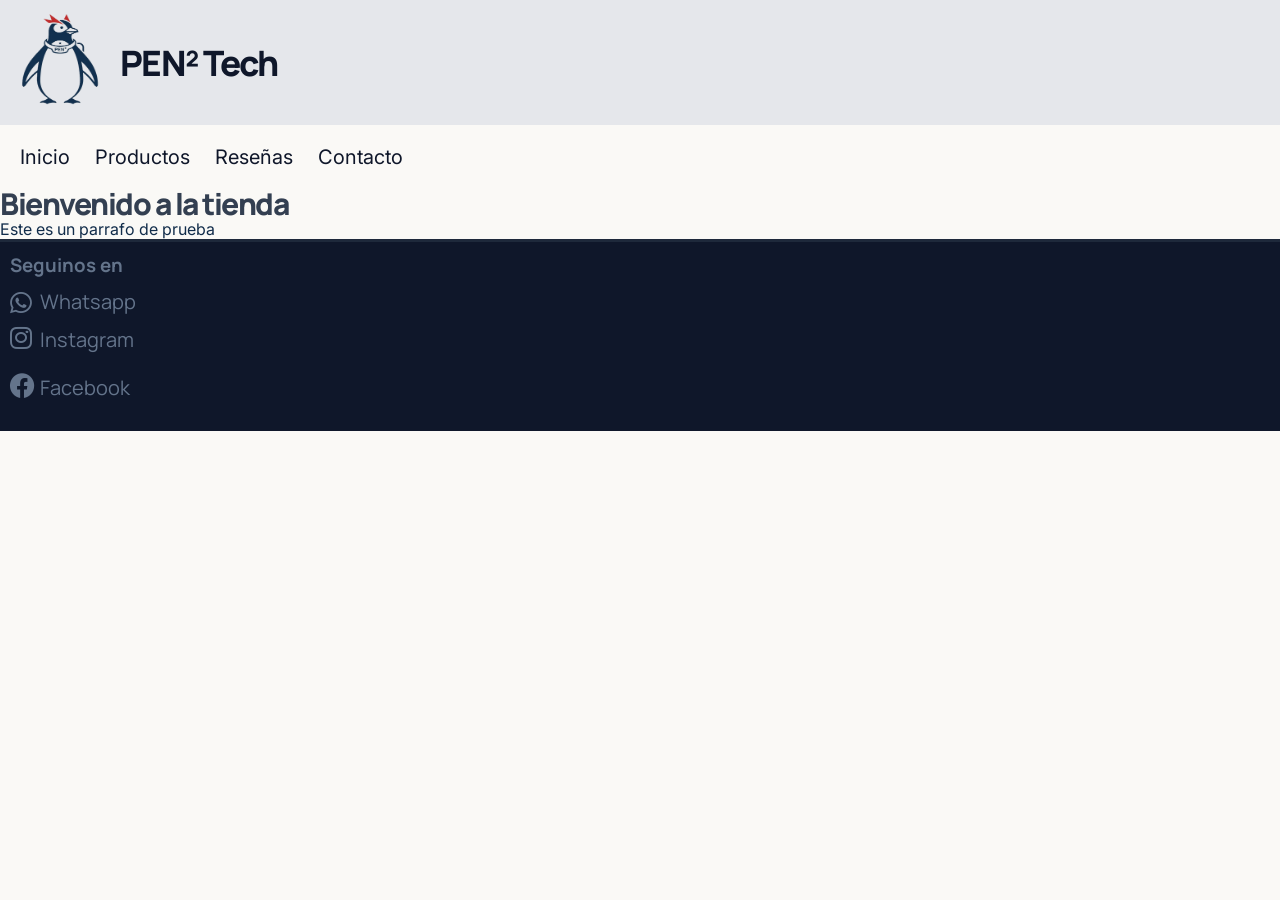
==== index.html @ f47a476a "Add initial site pages, styles, and assets" ====
<!doctype html>
<html lang="en">
  <head>
    <meta charset="UTF-8" />
    <meta name="viewport" content="width=device-width, initial-scale=1.0" />
    <link rel="preconnect" href="https://fonts.googleapis.com" />
    <link rel="preconnect" href="https://fonts.gstatic.com" crossorigin />
    <link
      href="https://fonts.googleapis.com/css2?family=Inter:ital,opsz,wght@0,14..32,100..900;1,14..32,100..900&family=Manrope:wght@200..800&display=swap"
      rel="stylesheet"
    />
    <link
      rel="stylesheet"
      href="https://cdnjs.cloudflare.com/ajax/libs/font-awesome/6.0.0-beta3/css/all.min.css"
    />
    <link rel="stylesheet" href="./css/styles.css" />
    <title>PenPen</title>
  </head>
  <body>
    <header>
      <div class="div-logo">
        <a href="./index.html">
          <img src="./img/pen2logo.png" alt="mi-logo" class="logo" />
        </a>
        <p class="logo-text">PEN² Tech</p>
      </div>
      <nav class="header-nav">
        <ul>
          <li>
            <a href="./index.html">Inicio</a>
          </li>
          <li>
            <a href="./pages/productos.html">Productos</a>
          </li>
          <li>
            <a href="./pages/reseñas.html">Reseñas</a>
          </li>
          <li>
            <a href="./pages/contacto.html">Contacto</a>
          </li>
        </ul>
      </nav>
    </header>
    <main>
      <h1 class="titulos">Bienvenido a la tienda</h1>
      <p class="parrafo">Este es un parrafo de prueba</p>
      <section></section>
    </main>
    <footer>
      <h3>Seguinos en</h3>
      <div class="info-footer">
        <ul>
          <li>
            <a><i class="fa-brands fa-whatsapp fa-xl"></i>Whatsapp</a>
          </li>
          <li class="info-footer">
            <a><i class="fa-brands fa-instagram"></i>Instagram</a>
          </li>
          <li class="info-footer">
            <a><i class="fa-brands fa-facebook"></i>Facebook</a>
          </li>
        </ul>
      </div>
    </footer>
  </body>
</html>
---- css/styles.css ----
* {
  margin: 0;
  padding: 0;
  box-sizing: border-box;
}

html {
  font-size: 62.5%;
}

body {
  font-family: "Inter", sans-serif;
  font-size: 1.6rem;
  background-color: #faf9f6;
  color: #112c4a;
}

main {
  width: 80%;
}

a {
  font-size: 20px;
  text-decoration: none;
}

h1 {
  font-family: "Manrope", sans-serif;
  font-size: 3rem;
  line-height: 1;
  letter-spacing: -0.05em;
  font-weight: 800;
  color: #333f51;
}

/* Estilos para el header */

.div-logo {
  display: flex;
  justify-content: left;
  align-items: center;
  background-color: #e5e7eb;
}

.logo {
  width: 100px;
  height: 100px;
  margin: 1rem;
}

.logo-text {
  font-family: "Manrope", sans-serif;
  font-weight: 900;
  font-size: 3.5rem;
  letter-spacing: -0.05em;
  color: #0f172a;
}

.header-nav {
  font-family: "Inter", sans-serif;
  font-size: 16px;
  display: flex;
  margin: 20px;
  padding: 2;
}

.header-nav ul {
  display: flex;
  list-style: none;
  gap: 25px;
}

.header-nav ul :hover {
  color: #b91c1c;
}

.header-nav ul a {
  color: #0f172a;
}

/* Estilos para el footer*/
footer {
  font-family: "Manrope", sans-serif;
  background-color: #0f172a;
  border-top: 3px solid #1e293b;
  color: #64748b;
  padding: 1rem;
}

.info-footer {
  padding: 1rem 0;
  display: flex;
  align-items: center;
  cursor: pointer;
}

.info-footer ul li a i {
  margin-right: 10px;
  width: 20px;
  font-size: 25px;
}

.info-footer ul li a:hover {
  color: #ffffff;
}

/* Estilos para el botón */
.btn {
  padding: 0.5rem 1rem;
  background-color: #b91c1c;
  color: #ffffff;
  border-radius: 4px;
  border: none;
  cursor: pointer;
  padding: 0.5rem 1rem;
  font-weight: 700;
}

.btn:hover {
  background-color: #a02020;
}

/*productos*/
.contenedor {
  display: flex;
  justify-content: center;
  align-items: center;
  gap: 10px;
}

.card {
  background-color: #ffffff;
  color: #002234;
  border-radius: 8px;
  overflow: hidden;
  align-items: center;
  padding: 1rem;
  width: 300px;
  height: 450px;
  font-weight: 700;
}

.card:hover {
  box-shadow: 0 4px 8px rgba(0, 0, 0, 0.2);
}

.card img {
  width: 100%;
  object-fit: cover;
  border-radius: 10px 10px 0 0;
  transition: all 0.2s;
  margin: 0 auto;
  display: block;
}

.card:hover img {
  transform: scale(1.1);
}

.card button {
  border-radius: 6px;
  gap: 8px;
  justify-content: center;
  align-items: center;
  width: 100%;
  display: flex;
  background-color: #002234;
  color: #ffffff;
  padding: 15px 10px;
  cursor: pointer;
}

.card button :hover {
  background-color: #480009;
}

.info-card {
  padding: 15px;
  display: flex;
  flex-direction: column;
  gap: 10px;
}

.descripcion {
  color: #64748b;
}

/*-----------*/
/*  Reseñas  */
/*----------*/

.grid-container {
  display: grid;
  grid-template-columns: 200px 1fr;
  grid-template-rows: auto 1fr auto;
  gap: 10px;
}

.grid-box {
  padding: 30px;
  border-radius: 20px;
}

.grid-box-roja {
  background-color: #a02020;
  border-radius: 8px;
  box-shadow: 5px 5px 10px 2px rgba(72, 0, 9, 0.3);
  color: white;
}

.grid-box-azul {
  background-color: #002234;
  border-radius: 8px;
  box-shadow: 5px 5px 10px 2px rgba(0, 34, 52, 0.3);
  color: white;
}

.grid-box-gris {
  background-color: #717377;
  border-radius: 8px;
  box-shadow: 5px 5px 10px 2px rgba(113, 115, 119, 0.3);
}
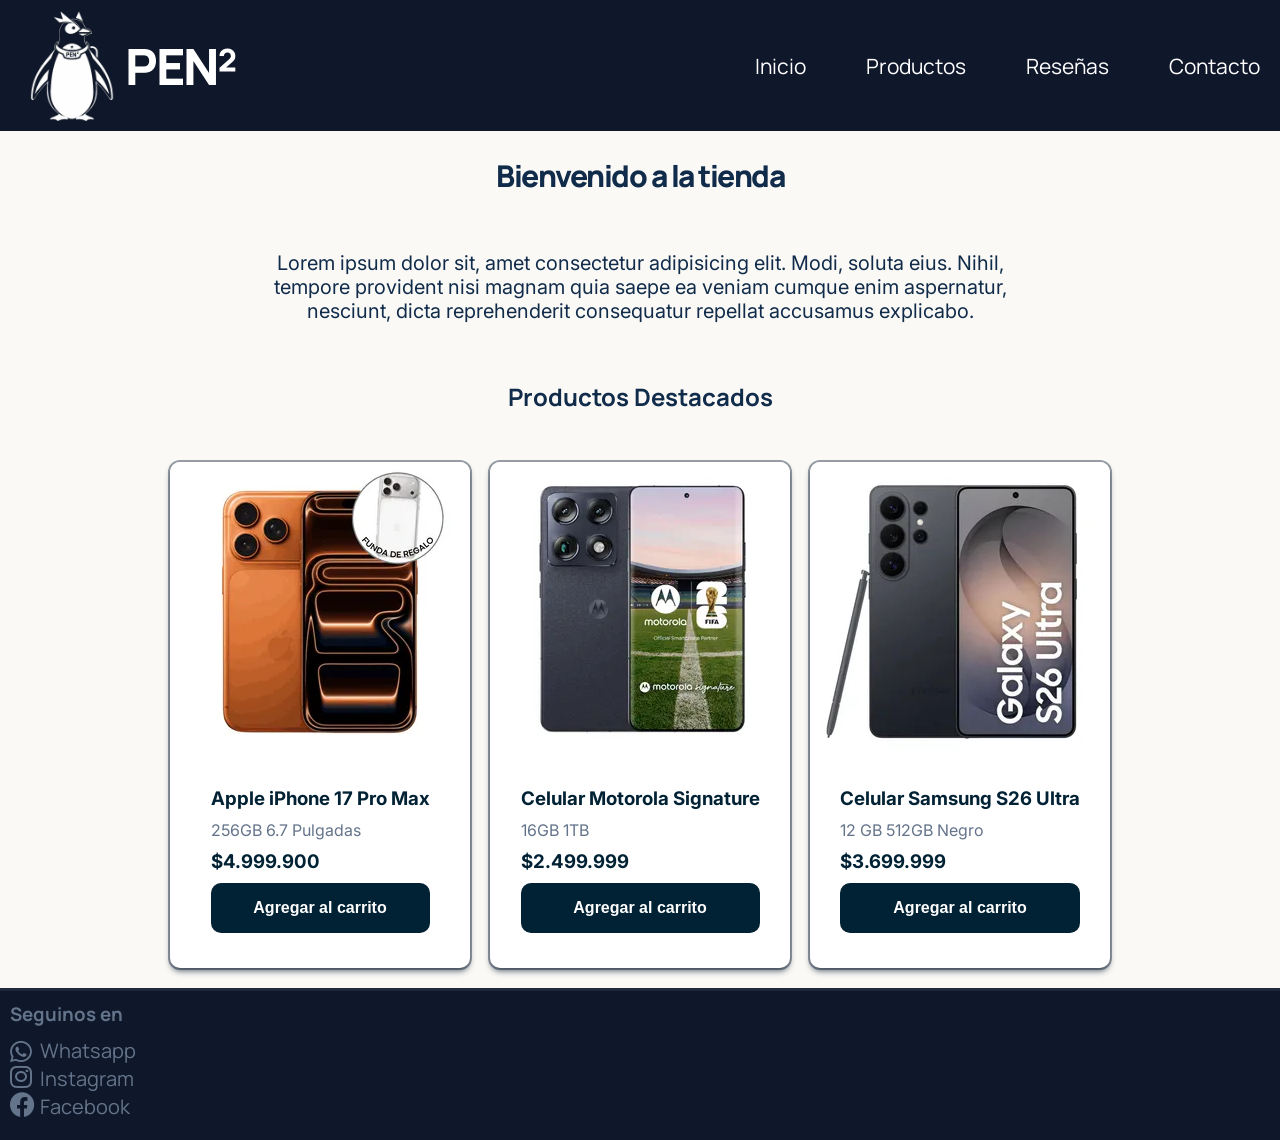
==== commit c3a06303: "Update styles, add images and product content" ====
--- a/index.html
+++ b/index.html
@@ -18,12 +18,7 @@
   </head>
   <body>
     <header>
-      <div class="div-logo">
-        <a href="./index.html">
-          <img src="./img/pen2logo.png" alt="mi-logo" class="logo" />
-        </a>
-        <p class="logo-text">PEN² Tech</p>
-      </div>
+      <div class="div-logo"><a href="./index.html"><img src="./img/logo_claro2.png" alt="mi-logo" class="logo" />PEN²</a></div>
       <nav class="header-nav">
         <ul>
           <li>
@@ -43,8 +38,38 @@
     </header>
     <main>
       <h1 class="titulos">Bienvenido a la tienda</h1>
-      <p class="parrafo">Este es un parrafo de prueba</p>
+      <p class="parrafo">Lorem ipsum dolor sit, amet consectetur adipisicing elit. Modi, soluta eius. Nihil, tempore provident nisi magnam quia saepe ea veniam cumque enim aspernatur, nesciunt, dicta reprehenderit consequatur repellat accusamus explicabo.</p>
       <section></section>
+      <h2>Productos Destacados</h2>
+      <div class="contenedor">
+        <article class="card">
+          <img src="./img/iphone17.jpg" />
+          <div class="info-card">
+            <h3>Apple iPhone 17 Pro Max</h3>
+            <p class="descripcion">256GB 6.7 Pulgadas</p>
+            <h3>$4.999.900</h3>
+            <button class="btn">Agregar al carrito</button>
+          </div>
+        </article>
+        <article class="card">
+          <img src="./img/moto.jpg" />
+          <div class="info-card">
+            <h3>Celular Motorola Signature</h3>
+            <p class="descripcion">16GB 1TB</p>
+            <h3>$2.499.999</h3>
+            <button class="btn">Agregar al carrito</button>
+          </div>
+        </article>
+
+        <article class="card">
+          <img src="./img/s26Ultra.jpg" />
+          <div class="info-card">
+            <h3>Celular Samsung S26 Ultra</h3>
+            <p class="descripcion">12 GB 512GB Negro</p>
+            <h3>$3.699.999</h3>
+            <button class="btn">Agregar al carrito</button>
+          </div>
+        </article>
     </main>
     <footer>
       <h3>Seguinos en</h3>
@@ -53,10 +78,10 @@
           <li>
             <a><i class="fa-brands fa-whatsapp fa-xl"></i>Whatsapp</a>
           </li>
-          <li class="info-footer">
+          <li>
             <a><i class="fa-brands fa-instagram"></i>Instagram</a>
           </li>
-          <li class="info-footer">
+          <li>
             <a><i class="fa-brands fa-facebook"></i>Facebook</a>
           </li>
         </ul>
--- a/css/styles.css
+++ b/css/styles.css
@@ -13,10 +13,19 @@
   font-size: 1.6rem;
   background-color: #faf9f6;
   color: #112c4a;
+  display: flex;
+  flex-direction: column;
+  height: 100vh;
 }
 
 main {
   width: 80%;
+  margin: auto;
+  padding-bottom: 2rem;
+  flex: 1;
+  display: flex;
+  flex-direction: column;
+  align-items: center;
 }
 
 a {
@@ -27,55 +36,88 @@
 h1 {
   font-family: "Manrope", sans-serif;
   font-size: 3rem;
+  margin: 3rem 0;
   line-height: 1;
   letter-spacing: -0.05em;
   font-weight: 800;
-  color: #333f51;
+}
+
+h2 {
+  font-family: "Manrope", sans-serif;
+  font-size: 2.4rem;
+  font-weight: 700;
+  line-height: 1.2;
+  text-align: center;
+  margin: 3rem 0;
+}
+
+h4{
+  font-family: "Manrope", sans-serif;
+  font-size: 1.8rem;
+  line-height: 1.2;
+  margin-bottom: 1rem;
+  letter-spacing: -0.05em;
+ font-weight: 700;
 }
 
 /* Estilos para el header */
 
+header{
+  background: #0f172a;
+  color: #ffffff;
+  width: 100%;
+  font-family: "Manrope", sans-serif;
+  display: flex;
+  justify-content: space-between;
+  align-items: center;
+}
+
 .div-logo {
   display: flex;
-  justify-content: left;
+  margin-left: 2rem;
+  font-weight: bold;
+  font-size: 2.1rem;
+
+}
+
+.div-logo a{
+  display: flex;
   align-items: center;
-  background-color: #e5e7eb;
+  text-decoration: none; 
+  letter-spacing: -0.05em;
+  color: #FFFFFF;
+  font-family: "manrope",sans-serif;
+  font-weight: 800;
+  font-size: 50px;
 }
 
 .logo {
-  width: 100px;
-  height: 100px;
+  width: 85px;
+  height: auto;
+  object-fit: contain;
   margin: 1rem;
 }
 
-.logo-text {
-  font-family: "Manrope", sans-serif;
-  font-weight: 900;
-  font-size: 3.5rem;
-  letter-spacing: -0.05em;
-  color: #0f172a;
-}
-
-.header-nav {
-  font-family: "Inter", sans-serif;
-  font-size: 16px;
-  display: flex;
-  margin: 20px;
-  padding: 2;
-}
-
-.header-nav ul {
-  display: flex;
+.header-nav ul{
   list-style: none;
-  gap: 25px;
+  display: flex;
+  gap: 2rem;
+}
+
+.header-nav ul li a {
+  text-decoration: none;
+  font-size: 2.1rem;
+  color: inherit;
+  display: inline-block;
+  padding: 2rem;
+}
+
+.header-nav ul li a {
+  color: #ffffff;
 }
 
 .header-nav ul :hover {
   color: #b91c1c;
-}
-
-.header-nav ul a {
-  color: #0f172a;
 }
 
 /* Estilos para el footer*/
@@ -90,14 +132,19 @@
 .info-footer {
   padding: 1rem 0;
   display: flex;
-  align-items: center;
+  gap: 1rem;
+  list-style: none;
+  gap: 2rem;
   cursor: pointer;
+  
 }
 
 .info-footer ul li a i {
   margin-right: 10px;
   width: 20px;
   font-size: 25px;
+  list-style: none;
+
 }
 
 .info-footer ul li a:hover {
@@ -106,73 +153,99 @@
 
 /* Estilos para el botón */
 .btn {
-  padding: 0.5rem 1rem;
-  background-color: #b91c1c;
-  color: #ffffff;
-  border-radius: 4px;
   border: none;
+  font-size: 1.6rem;
+  font-weight: bold;
+  padding: 1.6rem;
+  border-radius: 1rem;
+  background-color: #002234;
+  color: #ffffff;
   cursor: pointer;
-  padding: 0.5rem 1rem;
-  font-weight: 700;
-}
+}
+
 
 .btn:hover {
   background-color: #a02020;
 }
 
-/*productos*/
+
+
+/* -------------------------------------------------------------------------- */
+/*                                   COLORES                                  */
+/* -------------------------------------------------------------------------- */
+.bg-primary {
+  background-color: #faf9f6;
+}
+
+.bg-secondary {
+  background-color: #0f172a;
+}
+
+.text-light {
+  color: #ffffff;
+}
+
+.text-dark {
+  color: #112c4a;
+}
+
+.text-secondary {
+  color: #64748b;
+}
+
+.text-tercery {
+  color: #b91c1c;
+}
+
+
+/* -------------------------------------------------------------------------- */
+/*                                  HOME                                      */
+/* -------------------------------------------------------------------------- */
+.parrafo {
+  width: 80%;
+  text-align: center;
+  font-size: 2rem;
+  padding: 3rem;
+}
+
+/* -------------------------------------------------------------------------- */
+/*                                  PRODUCTOS                                 */
+/* -------------------------------------------------------------------------- */
 .contenedor {
+ margin-top: 2rem;
   display: flex;
   justify-content: center;
-  align-items: center;
-  gap: 10px;
+  flex-wrap: wrap;
+  gap: 2rem;
 }
 
 .card {
   background-color: #ffffff;
   color: #002234;
-  border-radius: 8px;
+  border-radius: 1rem;
   overflow: hidden;
+  display: flex;
+  flex-direction: column;
   align-items: center;
-  padding: 1rem;
-  width: 300px;
-  height: 450px;
-  font-weight: 700;
-}
-
-.card:hover {
-  box-shadow: 0 4px 8px rgba(0, 0, 0, 0.2);
+  gap: 1rem;
+  padding-bottom: 2rem;
+  box-shadow: rgba(6, 24, 44, 0.4) 0px 0px 0px 2px, rgba(6, 24, 44, 0.65) 0px 4px 6px -1px, rgba(255, 255, 255, 0.08) 0px 1px 0px inset;
+
 }
 
 .card img {
   width: 100%;
+  height: 300px;
+ 
   object-fit: cover;
-  border-radius: 10px 10px 0 0;
-  transition: all 0.2s;
-  margin: 0 auto;
-  display: block;
-}
+}
+
 
 .card:hover img {
   transform: scale(1.1);
 }
 
-.card button {
-  border-radius: 6px;
-  gap: 8px;
-  justify-content: center;
-  align-items: center;
-  width: 100%;
-  display: flex;
-  background-color: #002234;
-  color: #ffffff;
-  padding: 15px 10px;
-  cursor: pointer;
-}
-
-.card button :hover {
-  background-color: #480009;
-}
+
 
 .info-card {
   padding: 15px;
@@ -185,14 +258,15 @@
   color: #64748b;
 }
 
-/*-----------*/
-/*  Reseñas  */
-/*----------*/
+/* -------------------------------------------------------------------------- */
+/*                                  RESEÑAS                                   */
+/* -------------------------------------------------------------------------- */
 
 .grid-container {
   display: grid;
-  grid-template-columns: 200px 1fr;
-  grid-template-rows: auto 1fr auto;
+  grid-template-columns: repeat(auto-fit, minmax(300px, 1fr));
+
+  padding: 20px;
   gap: 10px;
 }
 
@@ -201,22 +275,70 @@
   border-radius: 20px;
 }
 
-.grid-box-roja {
-  background-color: #a02020;
+.grid-box-blanca {
+  background-color: #ffffff;
   border-radius: 8px;
-  box-shadow: 5px 5px 10px 2px rgba(72, 0, 9, 0.3);
-  color: white;
+  box-shadow: rgba(0, 0, 0, 0.4) 0px 2px 4px, rgba(0, 0, 0, 0.3) 0px 7px 13px -3px, rgba(0, 0, 0, 0.2) 0px -3px 0px inset;
+  color: #002234;
 }
 
 .grid-box-azul {
   background-color: #002234;
   border-radius: 8px;
-  box-shadow: 5px 5px 10px 2px rgba(0, 34, 52, 0.3);
+  box-shadow: rgba(0, 0, 0, 0.4) 0px 2px 4px, rgba(0, 0, 0, 0.3) 0px 7px 13px -3px, rgba(0, 0, 0, 0.2) 0px -3px 0px inset;
   color: white;
 }
 
 .grid-box-gris {
-  background-color: #717377;
+  background-color: #ebeef3;
   border-radius: 8px;
-  box-shadow: 5px 5px 10px 2px rgba(113, 115, 119, 0.3);
-}
+  box-shadow: rgba(0, 0, 0, 0.4) 0px 2px 4px, rgba(0, 0, 0, 0.3) 0px 7px 13px -3px, rgba(0, 0, 0, 0.2) 0px -3px 0px inset;
+}
+
+.col-span-2 {
+  grid-column: span 2;
+}
+
+.col-span-4{
+  grid-column: span 4;
+}
+
+/* -------------------------------------------------------------------------- */
+/*                                  CONTACTO                                  */
+/* -------------------------------------------------------------------------- */
+
+.form-contacto{
+  background-color: #0f172a;
+  color: #ffffff;
+  width: 100%;
+  max-width: 50rem;
+  font-size: 2rem;
+  padding: 3rem;
+  border-radius: 1rem;
+  box-shadow: rgba(0, 0, 0, 0.4) 0px 2px 4px, rgba(0, 0, 0, 0.3) 0px 7px 13px -3px, rgba(0, 0, 0, 0.2) 0px -3px 0px inset;
+}
+
+.btn-contacto{
+  border: none;
+  font-size: 1.6rem;
+  font-weight: bold;
+  padding: 1.6rem;
+  border-radius: 1rem;
+  background-color: #ffffff;
+  color: #0f172a;
+  cursor: pointer;
+
+}
+
+.btn-contacto:hover{
+  background-color: #F1F4F9;
+}
+/* -------------------------------------------------------------------------- */
+/*                                MEDIA QUERIES                               */
+/* -------------------------------------------------------------------------- */
+@media (max-width: 600px) {
+  header,
+  footer {
+    flex-direction: column;
+  }
+}
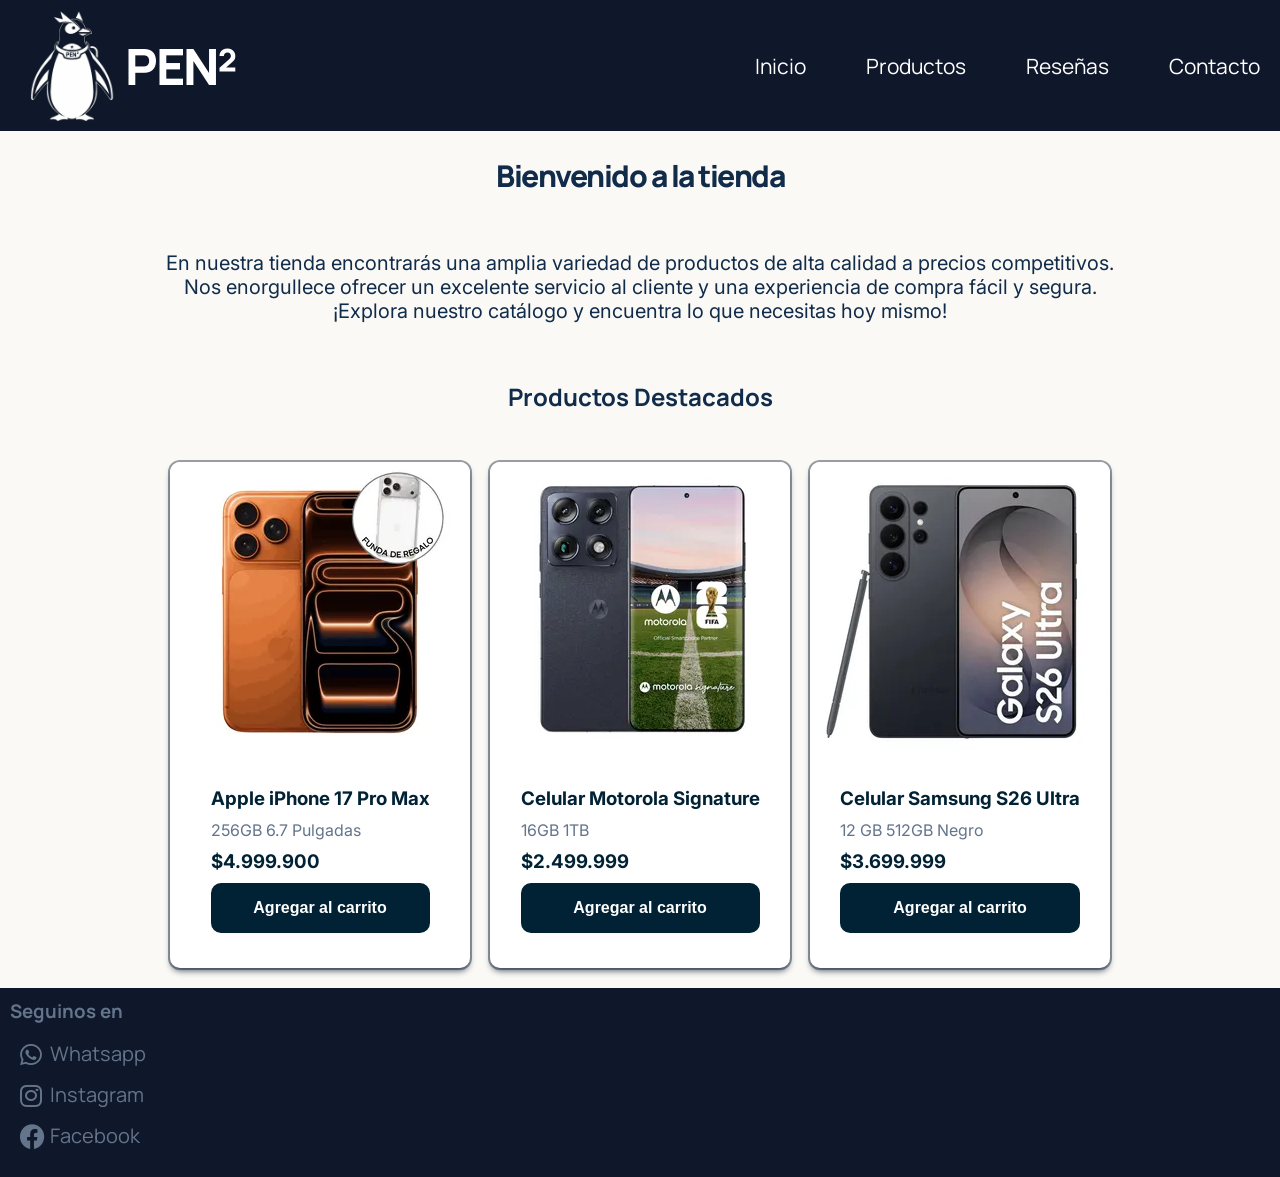
==== commit 25778ec1: "Refactor CSS, add hero image, tidy HTML pages" ====
--- a/index.html
+++ b/index.html
@@ -37,9 +37,15 @@
       </nav>
     </header>
     <main>
+      <div class="presentacion">
       <h1 class="titulos">Bienvenido a la tienda</h1>
-      <p class="parrafo">Lorem ipsum dolor sit, amet consectetur adipisicing elit. Modi, soluta eius. Nihil, tempore provident nisi magnam quia saepe ea veniam cumque enim aspernatur, nesciunt, dicta reprehenderit consequatur repellat accusamus explicabo.</p>
-      <section></section>
+      <p class="parrafo"> 
+        En nuestra tienda encontrarás una amplia variedad de productos de alta
+        calidad a precios competitivos. Nos enorgullece ofrecer un excelente
+        servicio al cliente y una experiencia de compra fácil y segura. ¡Explora
+        nuestro catálogo y encuentra lo que necesitas hoy mismo!
+      </p>
+      </div>
       <h2>Productos Destacados</h2>
       <div class="contenedor">
         <article class="card">
@@ -79,10 +85,10 @@
             <a><i class="fa-brands fa-whatsapp fa-xl"></i>Whatsapp</a>
           </li>
           <li>
-            <a><i class="fa-brands fa-instagram"></i>Instagram</a>
+            <a><i class="fa-brands fa-instagram fa-xl"></i>Instagram</a>
           </li>
           <li>
-            <a><i class="fa-brands fa-facebook"></i>Facebook</a>
+            <a><i class="fa-brands fa-facebook fa-xl"></i>Facebook</a>
           </li>
         </ul>
       </div>
--- a/css/styles.css
+++ b/css/styles.css
@@ -19,7 +19,6 @@
 }
 
 main {
-  width: 80%;
   margin: auto;
   padding-bottom: 2rem;
   flex: 1;
@@ -51,18 +50,18 @@
   margin: 3rem 0;
 }
 
-h4{
+h4 {
   font-family: "Manrope", sans-serif;
   font-size: 1.8rem;
   line-height: 1.2;
   margin-bottom: 1rem;
   letter-spacing: -0.05em;
- font-weight: 700;
+  font-weight: 700;
 }
 
 /* Estilos para el header */
 
-header{
+header {
   background: #0f172a;
   color: #ffffff;
   width: 100%;
@@ -77,16 +76,15 @@
   margin-left: 2rem;
   font-weight: bold;
   font-size: 2.1rem;
-
-}
-
-.div-logo a{
-  display: flex;
-  align-items: center;
-  text-decoration: none; 
+}
+
+.div-logo a {
+  display: flex;
+  align-items: center;
+  text-decoration: none;
   letter-spacing: -0.05em;
-  color: #FFFFFF;
-  font-family: "manrope",sans-serif;
+  color: #ffffff;
+  font-family: "manrope", sans-serif;
   font-weight: 800;
   font-size: 50px;
 }
@@ -98,7 +96,7 @@
   margin: 1rem;
 }
 
-.header-nav ul{
+.header-nav ul {
   list-style: none;
   display: flex;
   gap: 2rem;
@@ -124,27 +122,27 @@
 footer {
   font-family: "Manrope", sans-serif;
   background-color: #0f172a;
-  border-top: 3px solid #1e293b;
   color: #64748b;
   padding: 1rem;
+  list-style: none;
 }
 
 .info-footer {
-  padding: 1rem 0;
-  display: flex;
-  gap: 1rem;
+  padding: 1rem;
+  display: flex;
+  gap: 10px;
+}
+
+.info-footer ul {
   list-style: none;
-  gap: 2rem;
   cursor: pointer;
-  
 }
 
 .info-footer ul li a i {
   margin-right: 10px;
   width: 20px;
   font-size: 25px;
-  list-style: none;
-
+  padding: 2rem 0;
 }
 
 .info-footer ul li a:hover {
@@ -163,13 +161,10 @@
   cursor: pointer;
 }
 
-
 .btn:hover {
   background-color: #a02020;
 }
 
-
-
 /* -------------------------------------------------------------------------- */
 /*                                   COLORES                                  */
 /* -------------------------------------------------------------------------- */
@@ -196,7 +191,6 @@
 .text-tercery {
   color: #b91c1c;
 }
-
 
 /* -------------------------------------------------------------------------- */
 /*                                  HOME                                      */
@@ -208,11 +202,18 @@
   padding: 3rem;
 }
 
+.presentacion {
+  width: 100%;
+  display: flex;
+  flex-direction: column;
+  align-items: center;
+}
+
 /* -------------------------------------------------------------------------- */
 /*                                  PRODUCTOS                                 */
 /* -------------------------------------------------------------------------- */
 .contenedor {
- margin-top: 2rem;
+  margin-top: 2rem;
   display: flex;
   justify-content: center;
   flex-wrap: wrap;
@@ -229,23 +230,22 @@
   align-items: center;
   gap: 1rem;
   padding-bottom: 2rem;
-  box-shadow: rgba(6, 24, 44, 0.4) 0px 0px 0px 2px, rgba(6, 24, 44, 0.65) 0px 4px 6px -1px, rgba(255, 255, 255, 0.08) 0px 1px 0px inset;
-
+  box-shadow:
+    rgba(6, 24, 44, 0.4) 0px 0px 0px 2px,
+    rgba(6, 24, 44, 0.65) 0px 4px 6px -1px,
+    rgba(255, 255, 255, 0.08) 0px 1px 0px inset;
 }
 
 .card img {
   width: 100%;
   height: 300px;
- 
+
   object-fit: cover;
 }
-
 
 .card:hover img {
   transform: scale(1.1);
 }
-
-
 
 .info-card {
   padding: 15px;
@@ -278,28 +278,37 @@
 .grid-box-blanca {
   background-color: #ffffff;
   border-radius: 8px;
-  box-shadow: rgba(0, 0, 0, 0.4) 0px 2px 4px, rgba(0, 0, 0, 0.3) 0px 7px 13px -3px, rgba(0, 0, 0, 0.2) 0px -3px 0px inset;
+  box-shadow:
+    rgba(0, 0, 0, 0.4) 0px 2px 4px,
+    rgba(0, 0, 0, 0.3) 0px 7px 13px -3px,
+    rgba(0, 0, 0, 0.2) 0px -3px 0px inset;
   color: #002234;
 }
 
 .grid-box-azul {
   background-color: #002234;
   border-radius: 8px;
-  box-shadow: rgba(0, 0, 0, 0.4) 0px 2px 4px, rgba(0, 0, 0, 0.3) 0px 7px 13px -3px, rgba(0, 0, 0, 0.2) 0px -3px 0px inset;
+  box-shadow:
+    rgba(0, 0, 0, 0.4) 0px 2px 4px,
+    rgba(0, 0, 0, 0.3) 0px 7px 13px -3px,
+    rgba(0, 0, 0, 0.2) 0px -3px 0px inset;
   color: white;
 }
 
 .grid-box-gris {
   background-color: #ebeef3;
   border-radius: 8px;
-  box-shadow: rgba(0, 0, 0, 0.4) 0px 2px 4px, rgba(0, 0, 0, 0.3) 0px 7px 13px -3px, rgba(0, 0, 0, 0.2) 0px -3px 0px inset;
+  box-shadow:
+    rgba(0, 0, 0, 0.4) 0px 2px 4px,
+    rgba(0, 0, 0, 0.3) 0px 7px 13px -3px,
+    rgba(0, 0, 0, 0.2) 0px -3px 0px inset;
 }
 
 .col-span-2 {
   grid-column: span 2;
 }
 
-.col-span-4{
+.col-span-4 {
   grid-column: span 4;
 }
 
@@ -307,7 +316,7 @@
 /*                                  CONTACTO                                  */
 /* -------------------------------------------------------------------------- */
 
-.form-contacto{
+.form-contacto {
   background-color: #0f172a;
   color: #ffffff;
   width: 100%;
@@ -315,10 +324,13 @@
   font-size: 2rem;
   padding: 3rem;
   border-radius: 1rem;
-  box-shadow: rgba(0, 0, 0, 0.4) 0px 2px 4px, rgba(0, 0, 0, 0.3) 0px 7px 13px -3px, rgba(0, 0, 0, 0.2) 0px -3px 0px inset;
-}
-
-.btn-contacto{
+  box-shadow:
+    rgba(0, 0, 0, 0.4) 0px 2px 4px,
+    rgba(0, 0, 0, 0.3) 0px 7px 13px -3px,
+    rgba(0, 0, 0, 0.2) 0px -3px 0px inset;
+}
+
+.btn-contacto {
   border: none;
   font-size: 1.6rem;
   font-weight: bold;
@@ -327,11 +339,10 @@
   background-color: #ffffff;
   color: #0f172a;
   cursor: pointer;
-
-}
-
-.btn-contacto:hover{
-  background-color: #F1F4F9;
+}
+
+.btn-contacto:hover {
+  background-color: #f1f4f9;
 }
 /* -------------------------------------------------------------------------- */
 /*                                MEDIA QUERIES                               */
@@ -342,3 +353,36 @@
     flex-direction: column;
   }
 }
+
+@media (max-width: 1024px) {
+  main {
+    width: 90%;
+  }
+
+  .grid-container {
+    grid-template-columns: repeat(2, 1fr);
+  }
+
+  .col-span-4 {
+    grid-column: span 2;
+  }
+}
+
+@media (max-width: 480px) {
+  .div-logo a {
+    font-size: 3.5rem;
+  }
+
+  h1 {
+    font-size: 2.4rem;
+  }
+
+  .header-nav ul {
+    gap: 1rem;
+  }
+
+  .header-nav ul li a {
+    padding: 1rem;
+    font-size: 1.8rem;
+  }
+}
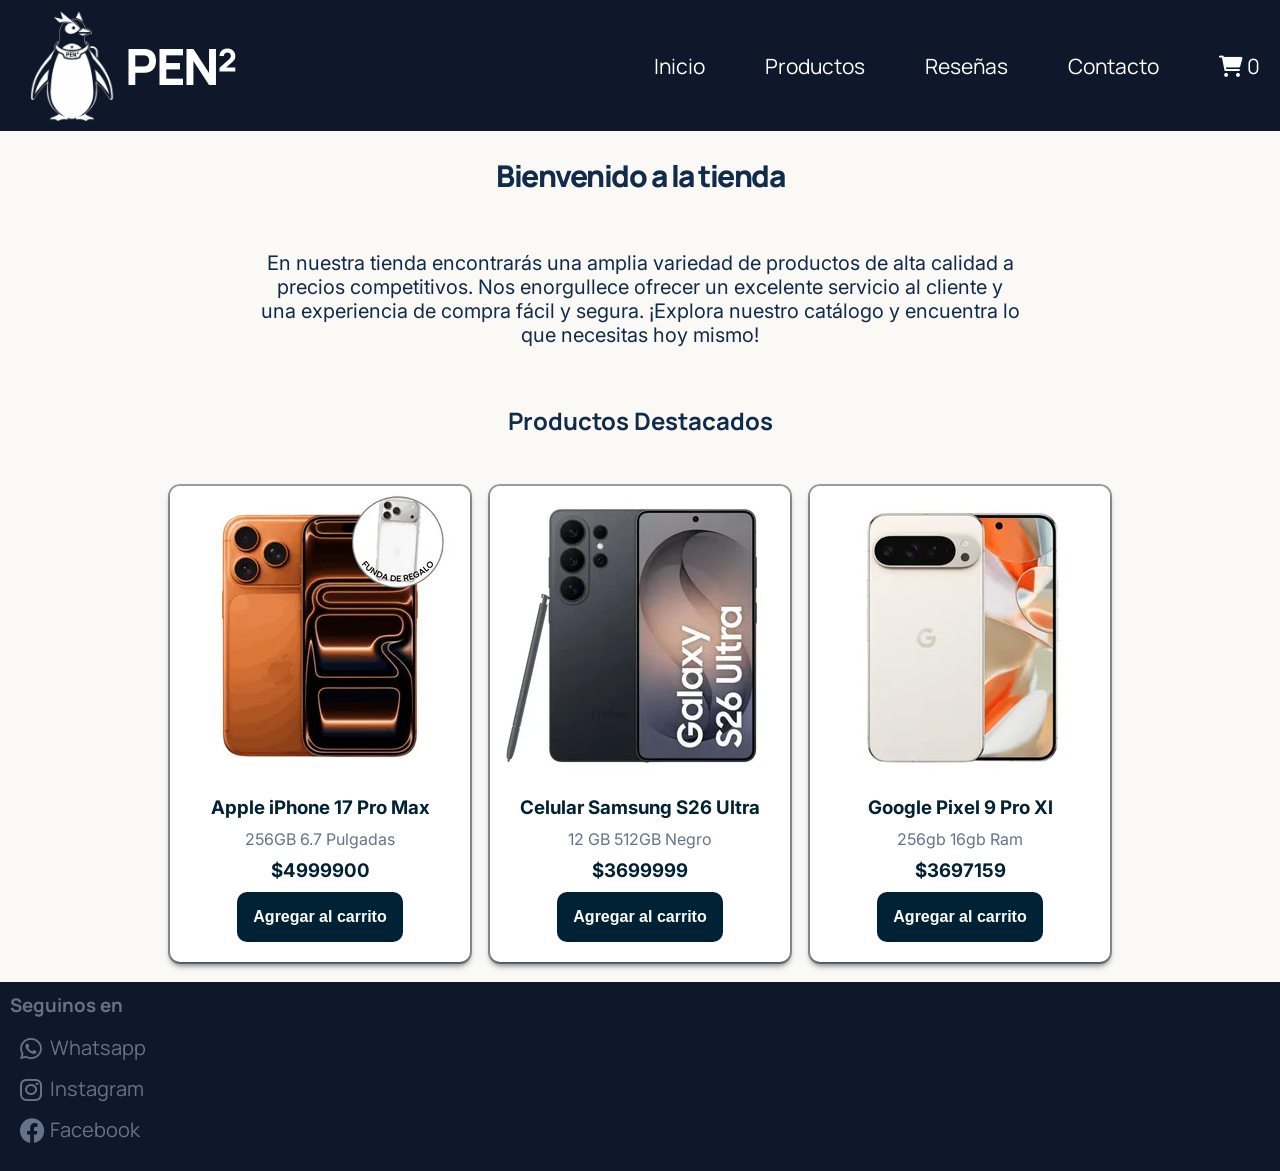
==== commit 41f5dfd2: "Agregar carrito de compras y páginas de productos dinámicas Agrega la funcionalidad del carrito de c" ====
--- a/index.html
+++ b/index.html
@@ -14,7 +14,8 @@
       href="https://cdnjs.cloudflare.com/ajax/libs/font-awesome/6.0.0-beta3/css/all.min.css"
     />
     <link rel="stylesheet" href="./css/styles.css" />
-    <title>PenPen</title>
+    <link rel="icon" href="./img/logo_claro2.png" type="image/png">
+    <title>PEN²</title>
   </head>
   <body>
     <header>
@@ -33,6 +34,11 @@
           <li>
             <a href="./pages/contacto.html">Contacto</a>
           </li>
+          <li>
+            <a href="./pages/carrito.html" class="carrito-icono">
+              <i class="fa-solid fa-cart-shopping"></i> <span id="contador-carrito">0</span>
+            </a>
+          </li>
         </ul>
       </nav>
     </header>
@@ -47,35 +53,8 @@
       </p>
       </div>
       <h2>Productos Destacados</h2>
-      <div class="contenedor">
-        <article class="card">
-          <img src="./img/iphone17.jpg" />
-          <div class="info-card">
-            <h3>Apple iPhone 17 Pro Max</h3>
-            <p class="descripcion">256GB 6.7 Pulgadas</p>
-            <h3>$4.999.900</h3>
-            <button class="btn">Agregar al carrito</button>
-          </div>
-        </article>
-        <article class="card">
-          <img src="./img/moto.jpg" />
-          <div class="info-card">
-            <h3>Celular Motorola Signature</h3>
-            <p class="descripcion">16GB 1TB</p>
-            <h3>$2.499.999</h3>
-            <button class="btn">Agregar al carrito</button>
-          </div>
-        </article>
-
-        <article class="card">
-          <img src="./img/s26Ultra.jpg" />
-          <div class="info-card">
-            <h3>Celular Samsung S26 Ultra</h3>
-            <p class="descripcion">12 GB 512GB Negro</p>
-            <h3>$3.699.999</h3>
-            <button class="btn">Agregar al carrito</button>
-          </div>
-        </article>
+        <div id="contenedor-tarjetas" class="contenedor">
+        </div>
     </main>
     <footer>
       <h3>Seguinos en</h3>
@@ -93,5 +72,6 @@
         </ul>
       </div>
     </footer>
+    <script type="module" src="../js/index.js"></script>
   </body>
 </html>
--- a/css/styles.css
+++ b/css/styles.css
@@ -19,6 +19,7 @@
 }
 
 main {
+  width: 80%;
   margin: auto;
   padding-bottom: 2rem;
   flex: 1;
@@ -165,6 +166,24 @@
   background-color: #a02020;
 }
 
+.btn-eliminar-carrito {
+  background-color: #b91c1c;
+  border: 2px solid  #ffffff;
+}
+
+.btn-vaciar-carrito {
+  background-color: transparent;
+  color: #b91c1c;              
+  border: 2px solid #b91c1c;
+  transition: all 0.3s ease;
+  margin-top: 3rem;
+}
+
+.btn-vaciar-carrito:hover {
+  background-color: #b91c1c;  
+  color: #ffffff;            
+}
+
 /* -------------------------------------------------------------------------- */
 /*                                   COLORES                                  */
 /* -------------------------------------------------------------------------- */
@@ -219,6 +238,15 @@
   flex-wrap: wrap;
   gap: 2rem;
 }
+
+.contenedor-carrito {
+  flex: 1;
+  padding: 1.5rem;
+  display: flex;
+  flex-direction: column;
+  gap: 1.5rem;
+}
+
 
 .card {
   background-color: #ffffff;
@@ -239,7 +267,6 @@
 .card img {
   width: 100%;
   height: 300px;
-
   object-fit: cover;
 }
 
